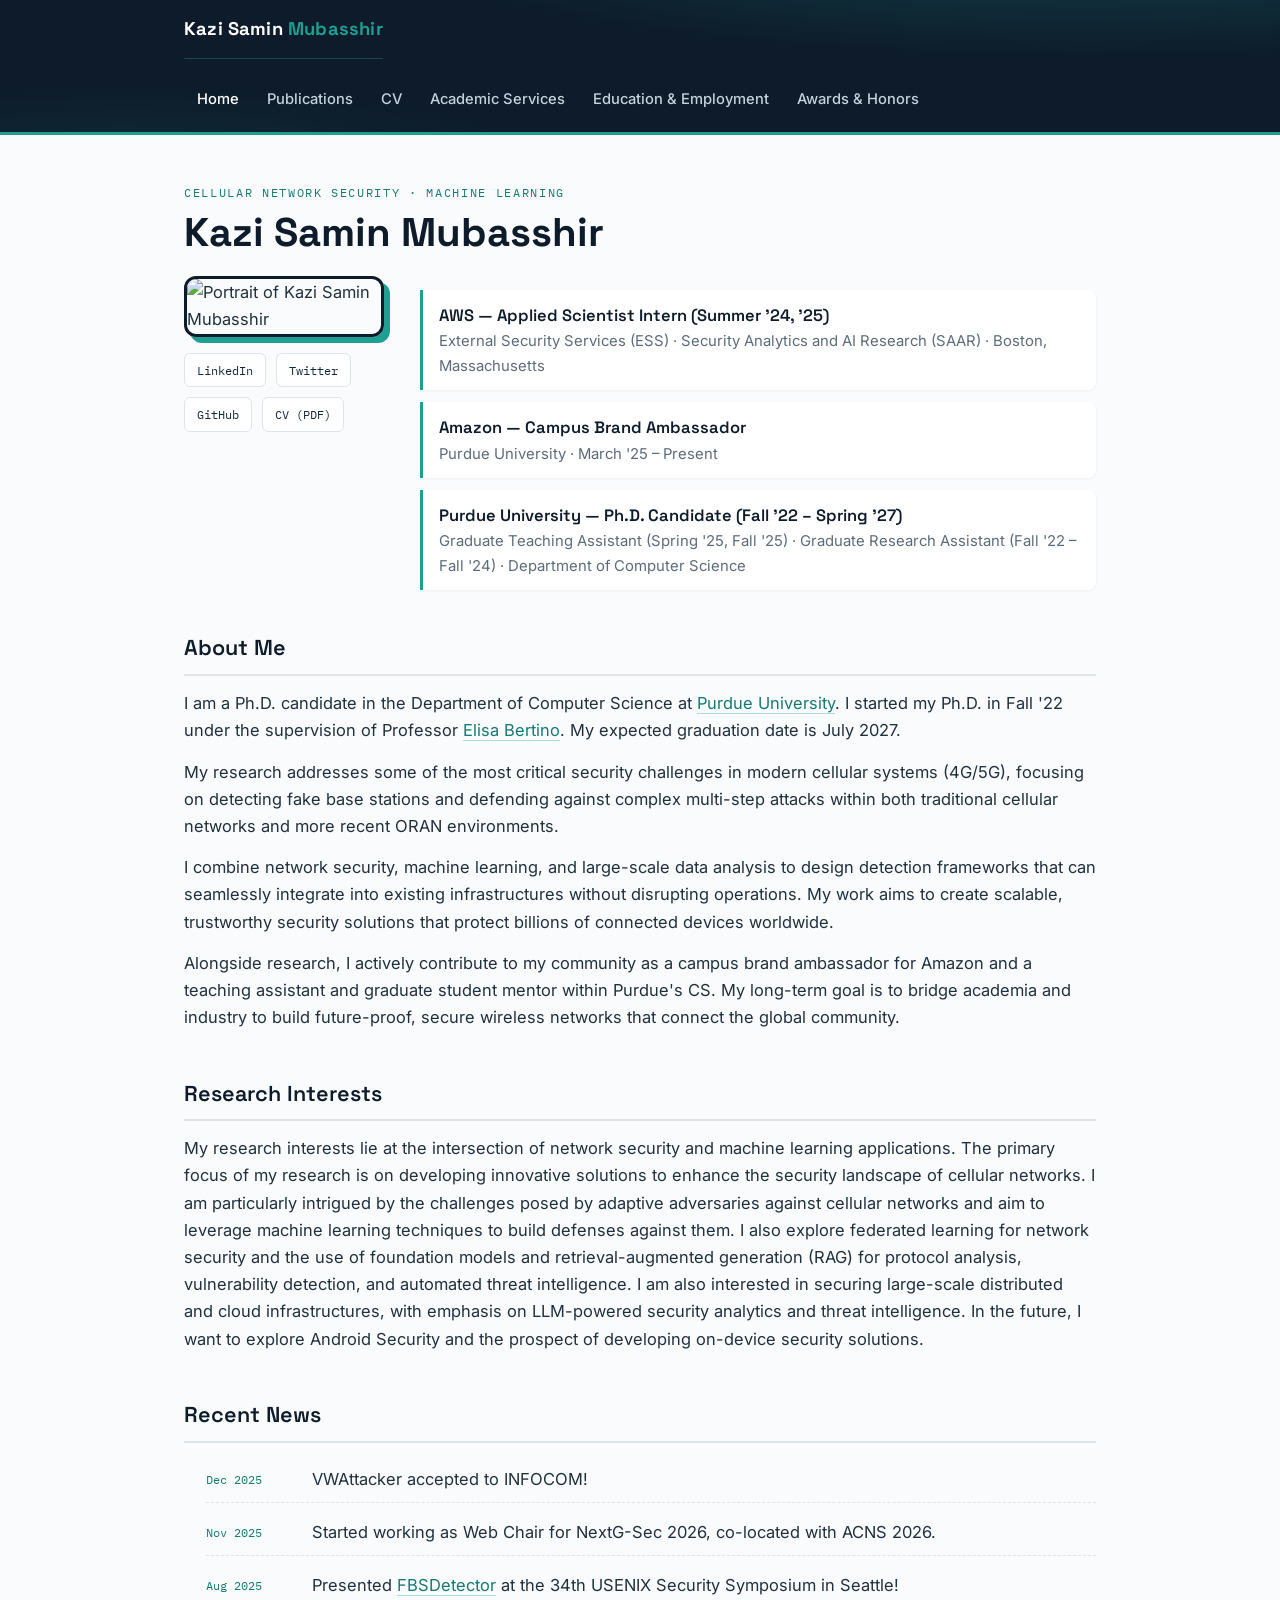
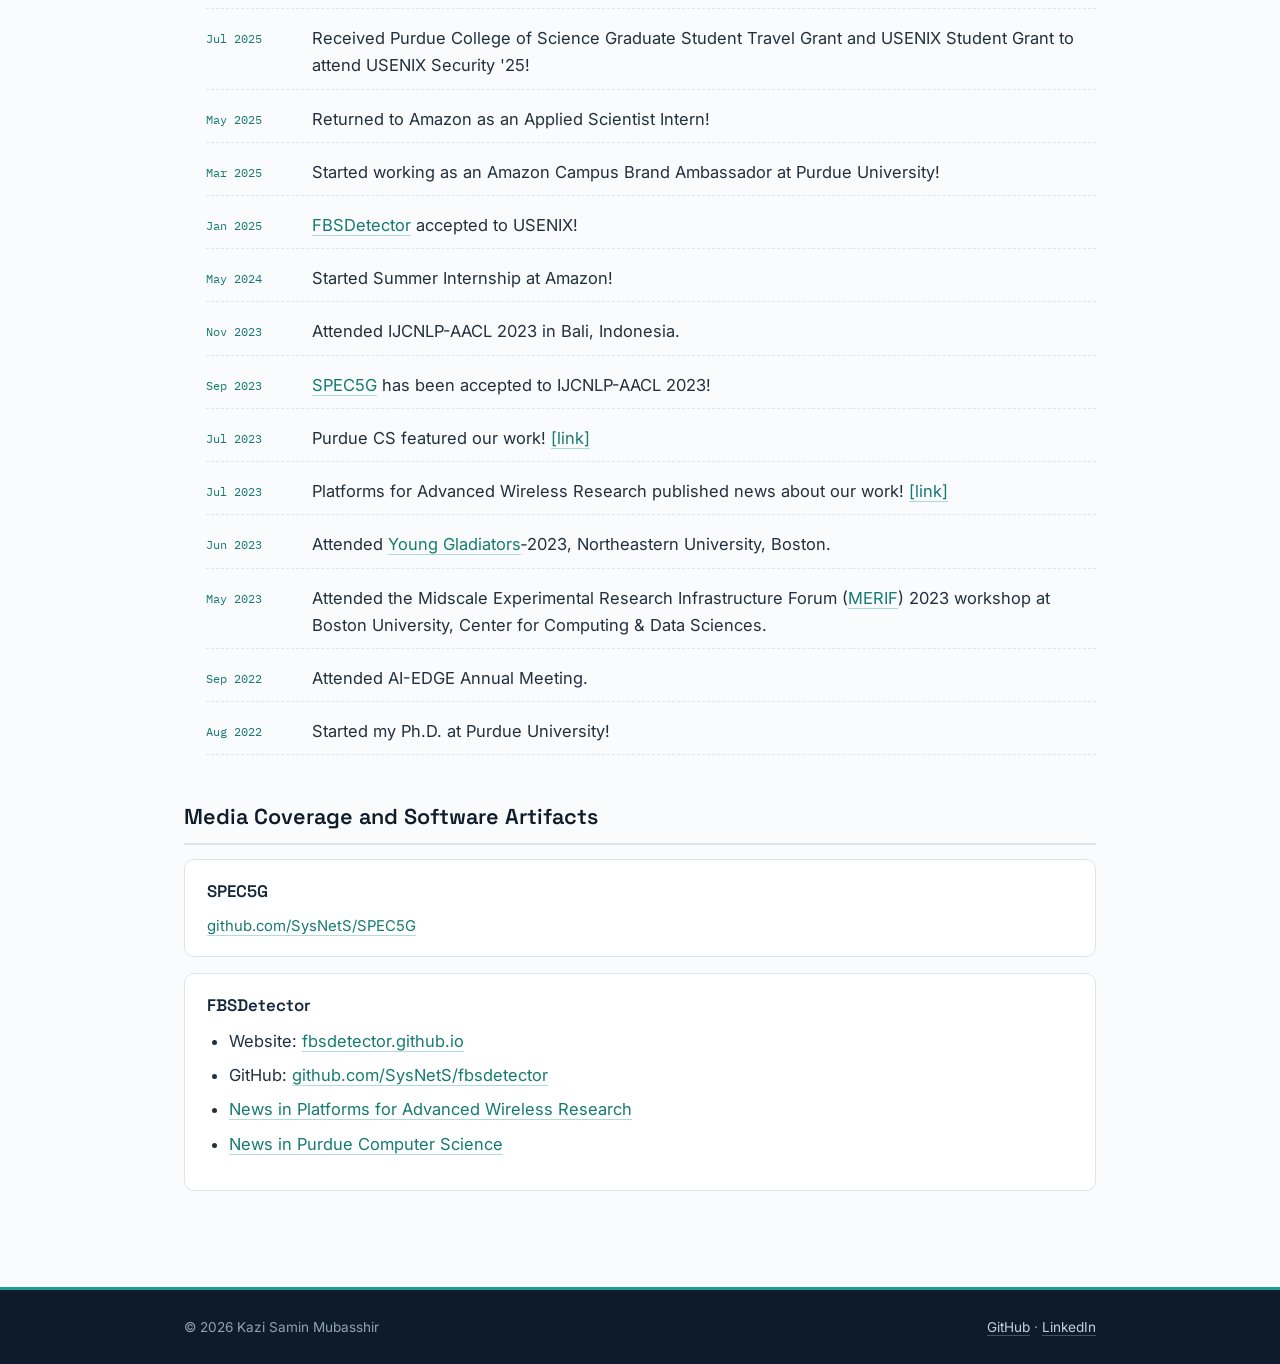
==== index.html @ e9052cbe "Initial commit: migrate personal site from Google Sites to GitHub Pages" ====
<!DOCTYPE html>
<html lang="en">
<head>
<meta charset="UTF-8">
<meta name="viewport" content="width=device-width, initial-scale=1">
<title>Kazi Samin Mubasshir</title>
<meta name="description" content="Kazi Samin Mubasshir — Ph.D. candidate at Purdue University working on cellular network security (4G/5G) and machine learning.">
<link rel="stylesheet" href="assets/style.css">
</head>
<body>

<header>
  <div class="nav-wrap">
    <a class="brand" href="index.html">Kazi Samin <span>Mubasshir</span></a>
    <nav aria-label="Main">
      <ul>
        <li><a href="index.html" class="active">Home</a></li>
        <li><a href="publications.html">Publications</a></li>
        <li><a href="cv.html">CV</a></li>
        <li><a href="academic-services.html">Academic Services</a></li>
        <li><a href="education-employment.html">Education &amp; Employment</a></li>
        <li><a href="awards-and-honors.html">Awards &amp; Honors</a></li>
      </ul>
    </nav>
  </div>
</header>

<main>
  <p class="eyebrow">Cellular Network Security · Machine Learning</p>
  <h1>Kazi Samin Mubasshir</h1>

  <div class="hero">
    <div>
      <img class="portrait" src="assets/profile.jpg"
           onerror="this.onerror=null;this.src='https://lh7-us.googleusercontent.com/sitesv-images-rt/[base64]w1280';"
           alt="Portrait of Kazi Samin Mubasshir">
      <div class="social">
        <a href="https://www.linkedin.com/in/kazi-samin-mubasshir/">LinkedIn</a>
        <a href="https://twitter.com/MubasshirSamin">Twitter</a>
        <a href="https://github.com/KSMubasshir">GitHub</a>
        <a href="https://drive.google.com/file/d/1j9_PjbkD_9WuEf6-j_MU4ZN9YEYHrjth/view?usp=drive_link">CV (PDF)</a>
      </div>
    </div>

    <div class="roles">
      <div class="role-card">
        <div class="org">AWS — Applied Scientist Intern (Summer '24, '25)</div>
        <div class="detail">External Security Services (ESS) · Security Analytics and AI Research (SAAR) · Boston, Massachusetts</div>
      </div>
      <div class="role-card">
        <div class="org">Amazon — Campus Brand Ambassador</div>
        <div class="detail">Purdue University · March '25 – Present</div>
      </div>
      <div class="role-card">
        <div class="org">Purdue University — Ph.D. Candidate (Fall '22 – Spring '27)</div>
        <div class="detail">Graduate Teaching Assistant (Spring '25, Fall '25) · Graduate Research Assistant (Fall '22 – Fall '24) · Department of Computer Science</div>
      </div>
    </div>
  </div>

  <h2>About Me</h2>
  <p>I am a Ph.D. candidate in the Department of Computer Science at <a href="https://www.purdue.edu/">Purdue University</a>. I started my Ph.D. in Fall '22 under the supervision of Professor <a href="https://www.cs.purdue.edu/homes/bertino/">Elisa Bertino</a>. My expected graduation date is July 2027.</p>
  <p>My research addresses some of the most critical security challenges in modern cellular systems (4G/5G), focusing on detecting fake base stations and defending against complex multi-step attacks within both traditional cellular networks and more recent ORAN environments.</p>
  <p>I combine network security, machine learning, and large-scale data analysis to design detection frameworks that can seamlessly integrate into existing infrastructures without disrupting operations. My work aims to create scalable, trustworthy security solutions that protect billions of connected devices worldwide.</p>
  <p>Alongside research, I actively contribute to my community as a campus brand ambassador for Amazon and a teaching assistant and graduate student mentor within Purdue's CS. My long-term goal is to bridge academia and industry to build future-proof, secure wireless networks that connect the global community.</p>

  <h2>Research Interests</h2>
  <p>My research interests lie at the intersection of network security and machine learning applications. The primary focus of my research is on developing innovative solutions to enhance the security landscape of cellular networks. I am particularly intrigued by the challenges posed by adaptive adversaries against cellular networks and aim to leverage machine learning techniques to build defenses against them. I also explore federated learning for network security and the use of foundation models and retrieval-augmented generation (RAG) for protocol analysis, vulnerability detection, and automated threat intelligence. I am also interested in securing large-scale distributed and cloud infrastructures, with emphasis on LLM-powered security analytics and threat intelligence. In the future, I want to explore Android Security and the prospect of developing on-device security solutions.</p>

  <h2>Recent News</h2>
  <ul class="news">
    <li><span class="date">Dec 2025</span><span>VWAttacker accepted to INFOCOM!</span></li>
    <li><span class="date">Nov 2025</span><span>Started working as Web Chair for NextG-Sec 2026, co-located with ACNS 2026.</span></li>
    <li><span class="date">Aug 2025</span><span>Presented <a href="https://fbsdetector.github.io/">FBSDetector</a> at the 34th USENIX Security Symposium in Seattle!</span></li>
    <li><span class="date">Jul 2025</span><span>Received Purdue College of Science Graduate Student Travel Grant and USENIX Student Grant to attend USENIX Security '25!</span></li>
    <li><span class="date">May 2025</span><span>Returned to Amazon as an Applied Scientist Intern!</span></li>
    <li><span class="date">Mar 2025</span><span>Started working as an Amazon Campus Brand Ambassador at Purdue University!</span></li>
    <li><span class="date">Jan 2025</span><span><a href="https://arxiv.org/pdf/2401.04958">FBSDetector</a> accepted to USENIX!</span></li>
    <li><span class="date">May 2024</span><span>Started Summer Internship at Amazon!</span></li>
    <li><span class="date">Nov 2023</span><span>Attended IJCNLP-AACL 2023 in Bali, Indonesia.</span></li>
    <li><span class="date">Sep 2023</span><span><a href="https://arxiv.org/pdf/2301.09201.pdf">SPEC5G</a> has been accepted to IJCNLP-AACL 2023!</span></li>
    <li><span class="date">Jul 2023</span><span>Purdue CS featured our work! <a href="https://www.cs.purdue.edu/news/articles/2023/researchers-uncover-fake-base-stations-in-cellular-networks-using-machine-learning.html">[link]</a></span></li>
    <li><span class="date">Jul 2023</span><span>Platforms for Advanced Wireless Research published news about our work! <a href="https://advancedwireless.org/outreach/fake-base-station-detection-research-on-powder/">[link]</a></span></li>
    <li><span class="date">Jun 2023</span><span>Attended <a href="https://www.younggladiators.net/">Young Gladiators</a>‑2023, Northeastern University, Boston.</span></li>
    <li><span class="date">May 2023</span><span>Attended the Midscale Experimental Research Infrastructure Forum (<a href="https://sites.google.com/a/us-ignite.org/merif-workshop-2020/2023-workshop/">MERIF</a>) 2023 workshop at Boston University, Center for Computing &amp; Data Sciences.</span></li>
    <li><span class="date">Sep 2022</span><span>Attended AI-EDGE Annual Meeting.</span></li>
    <li><span class="date">Aug 2022</span><span>Started my Ph.D. at Purdue University!</span></li>
  </ul>

  <h2>Media Coverage and Software Artifacts</h2>
  <div class="card">
    <h3 style="margin-top:0">SPEC5G</h3>
    <p class="meta"><a href="https://github.com/SysNetS/SPEC5G">github.com/SysNetS/SPEC5G</a></p>
  </div>
  <div class="card">
    <h3 style="margin-top:0">FBSDetector</h3>
    <ul>
      <li>Website: <a href="https://fbsdetector.github.io/">fbsdetector.github.io</a></li>
      <li>GitHub: <a href="https://github.com/SysNetS/fbsdetector">github.com/SysNetS/fbsdetector</a></li>
      <li><a href="https://advancedwireless.org/outreach/fake-base-station-detection-research-on-powder/">News in Platforms for Advanced Wireless Research</a></li>
      <li><a href="https://www.cs.purdue.edu/news/articles/2023/researchers-uncover-fake-base-stations-in-cellular-networks-using-machine-learning.html">News in Purdue Computer Science</a></li>
    </ul>
  </div>
</main>

<footer>
  <div class="foot-wrap">
    <span>© 2026 Kazi Samin Mubasshir</span>
    <span><a href="https://github.com/KSMubasshir">GitHub</a> · <a href="https://www.linkedin.com/in/kazi-samin-mubasshir/">LinkedIn</a></span>
  </div>
</footer>

</body>
</html>
---- assets/style.css ----
/* ============================================================
   Kazi Samin Mubasshir — personal academic site
   Palette: ink navy / signal teal / paper
   ============================================================ */

@import url('https://fonts.googleapis.com/css2?family=Space+Grotesk:wght@400;500;600;700&family=Inter:wght@400;500;600&family=IBM+Plex+Mono:wght@400;500&display=swap');

:root {
  --ink: #0d1b2a;          /* deep navy — headers, footer */
  --ink-2: #14283d;        /* slightly lighter navy */
  --teal: #1f9e93;         /* signal teal accent */
  --teal-dim: #157a72;
  --paper: #fafbfc;        /* page background */
  --card: #ffffff;
  --text: #21303f;
  --muted: #5c6b7a;
  --line: #dde4ea;
  --mono: 'IBM Plex Mono', ui-monospace, monospace;
  --display: 'Space Grotesk', system-ui, sans-serif;
  --body: 'Inter', system-ui, sans-serif;
}

* { box-sizing: border-box; margin: 0; padding: 0; }

html { scroll-behavior: smooth; }
@media (prefers-reduced-motion: reduce) {
  html { scroll-behavior: auto; }
  * { animation: none !important; transition: none !important; }
}

body {
  font-family: var(--body);
  background: var(--paper);
  color: var(--text);
  line-height: 1.65;
  font-size: 16.5px;
}

/* ---------- Header / nav ---------- */
header {
  background: var(--ink);
  background-image:
    radial-gradient(ellipse 90% 140% at 85% -40%, rgba(31,158,147,0.28), transparent 60%),
    radial-gradient(ellipse 60% 100% at 10% 120%, rgba(31,158,147,0.12), transparent 55%);
  color: #eaf1f5;
  border-bottom: 3px solid var(--teal);
}

.nav-wrap {
  max-width: 960px;
  margin: 0 auto;
  padding: 0 24px;
  display: flex;
  align-items: center;
  justify-content: space-between;
  flex-wrap: wrap;
  gap: 8px;
  min-height: 64px;
}

.brand {
  font-family: var(--display);
  font-weight: 700;
  font-size: 1.15rem;
  letter-spacing: 0.01em;
  color: #fff;
  text-decoration: none;
  padding: 14px 0;
}
.brand span { color: var(--teal); }

nav ul {
  list-style: none;
  display: flex;
  flex-wrap: wrap;
  gap: 2px;
}
nav a {
  display: block;
  padding: 20px 13px;
  color: #c3d2dc;
  text-decoration: none;
  font-size: 0.92rem;
  font-weight: 500;
  border-bottom: 3px solid transparent;
  margin-bottom: -3px;
  transition: color .15s, border-color .15s;
}
nav a:hover { color: #fff; }
nav a.active { color: #fff; border-bottom-color: var(--teal); }
nav a:focus-visible, .brand:focus-visible {
  outline: 2px solid var(--teal);
  outline-offset: 2px;
}

/* ---------- Page shell ---------- */
main {
  max-width: 960px;
  margin: 0 auto;
  padding: 48px 24px 80px;
}

.eyebrow {
  font-family: var(--mono);
  font-size: 0.74rem;
  letter-spacing: 0.14em;
  text-transform: uppercase;
  color: var(--teal-dim);
  margin-bottom: 8px;
}

h1 {
  font-family: var(--display);
  font-size: clamp(1.8rem, 4vw, 2.5rem);
  font-weight: 700;
  color: var(--ink);
  line-height: 1.15;
  margin-bottom: 20px;
}

h2 {
  font-family: var(--display);
  font-size: 1.35rem;
  font-weight: 600;
  color: var(--ink);
  margin: 44px 0 14px;
  padding-bottom: 8px;
  border-bottom: 2px solid var(--line);
}
h2:first-of-type { margin-top: 28px; }

h3 {
  font-family: var(--display);
  font-size: 1.05rem;
  font-weight: 600;
  color: var(--ink-2);
  margin: 26px 0 8px;
}

p { margin-bottom: 14px; }
p:last-child { margin-bottom: 0; }

a { color: var(--teal-dim); text-decoration: none; border-bottom: 1px solid rgba(31,158,147,.35); }
a:hover { color: var(--teal); border-bottom-color: var(--teal); }
a:focus-visible { outline: 2px solid var(--teal); outline-offset: 2px; }

ul.plain { list-style: none; }
main ul:not(.plain) { padding-left: 22px; margin-bottom: 14px; }
main li { margin-bottom: 7px; }

/* ---------- Hero (home) ---------- */
.hero {
  display: grid;
  grid-template-columns: 200px 1fr;
  gap: 36px;
  align-items: start;
  margin-bottom: 8px;
}
.hero img.portrait {
  width: 200px;
  height: 200px;
  object-fit: cover;
  border-radius: 12px;
  border: 3px solid var(--ink);
  box-shadow: 6px 6px 0 var(--teal);
}
.hero .roles { margin-top: 14px; }

.role-card {
  border-left: 3px solid var(--teal);
  background: var(--card);
  border-radius: 0 8px 8px 0;
  padding: 12px 16px;
  margin-bottom: 12px;
  box-shadow: 0 1px 3px rgba(13,27,42,.06);
}
.role-card .org {
  font-family: var(--display);
  font-weight: 600;
  color: var(--ink);
}
.role-card .detail { color: var(--muted); font-size: 0.93rem; }

.social {
  display: flex;
  gap: 10px;
  margin-top: 16px;
  flex-wrap: wrap;
}
.social a {
  font-family: var(--mono);
  font-size: 0.78rem;
  border: 1px solid var(--line);
  border-radius: 6px;
  padding: 6px 12px;
  color: var(--ink-2);
  background: var(--card);
  transition: border-color .15s, color .15s;
}
.social a:hover { border-color: var(--teal); color: var(--teal-dim); }

/* ---------- News list ---------- */
.news { list-style: none; }
.news li {
  display: grid;
  grid-template-columns: 92px 1fr;
  gap: 14px;
  padding: 9px 0;
  border-bottom: 1px dashed var(--line);
}
.news .date {
  font-family: var(--mono);
  font-size: 0.78rem;
  color: var(--teal-dim);
  white-space: nowrap;
  padding-top: 3px;
}

/* ---------- Publications ---------- */
.pub-list { list-style: none; counter-reset: pub; }
.pub-list li {
  counter-increment: pub;
  position: relative;
  background: var(--card);
  border: 1px solid var(--line);
  border-radius: 10px;
  padding: 18px 20px 18px 62px;
  margin-bottom: 14px;
}
.pub-list li::before {
  content: counter(pub, decimal-leading-zero);
  position: absolute;
  left: 18px;
  top: 18px;
  font-family: var(--mono);
  font-size: 0.85rem;
  color: var(--teal);
  font-weight: 500;
}
.pub-list .venue {
  display: inline-block;
  font-family: var(--mono);
  font-size: 0.72rem;
  letter-spacing: 0.06em;
  text-transform: uppercase;
  color: var(--ink-2);
  background: #eef4f3;
  border: 1px solid #d5e5e2;
  border-radius: 4px;
  padding: 2px 8px;
  margin-top: 8px;
}
.pub-list strong.me { color: var(--ink); }

/* ---------- Generic cards / service lists ---------- */
.card {
  background: var(--card);
  border: 1px solid var(--line);
  border-radius: 10px;
  padding: 18px 22px;
  margin-bottom: 16px;
}
.card .meta { color: var(--muted); font-size: 0.93rem; }

/* ---------- CV page ---------- */
.cv-frame {
  width: 100%;
  height: 78vh;
  border: 1px solid var(--line);
  border-radius: 10px;
  margin-top: 18px;
  background: var(--card);
}
.btn {
  display: inline-block;
  font-family: var(--display);
  font-weight: 600;
  font-size: 0.95rem;
  color: #fff;
  background: var(--ink);
  border: none;
  border-bottom: 3px solid var(--teal);
  border-radius: 8px;
  padding: 10px 20px;
  margin-top: 6px;
}
.btn:hover { background: var(--ink-2); color: #fff; }

/* ---------- Footer ---------- */
footer {
  background: var(--ink);
  color: #8fa3b3;
  border-top: 3px solid var(--teal);
  font-size: 0.85rem;
}
.foot-wrap {
  max-width: 960px;
  margin: 0 auto;
  padding: 26px 24px;
  display: flex;
  justify-content: space-between;
  flex-wrap: wrap;
  gap: 10px;
}
footer a { color: #c3d2dc; border-bottom-color: rgba(195,210,220,.3); }
footer a:hover { color: #fff; }

/* ---------- Responsive ---------- */
@media (max-width: 720px) {
  .hero { grid-template-columns: 1fr; }
  .hero img.portrait { width: 160px; height: 160px; }
  nav a { padding: 12px 10px; }
  .news li { grid-template-columns: 1fr; gap: 2px; }
}
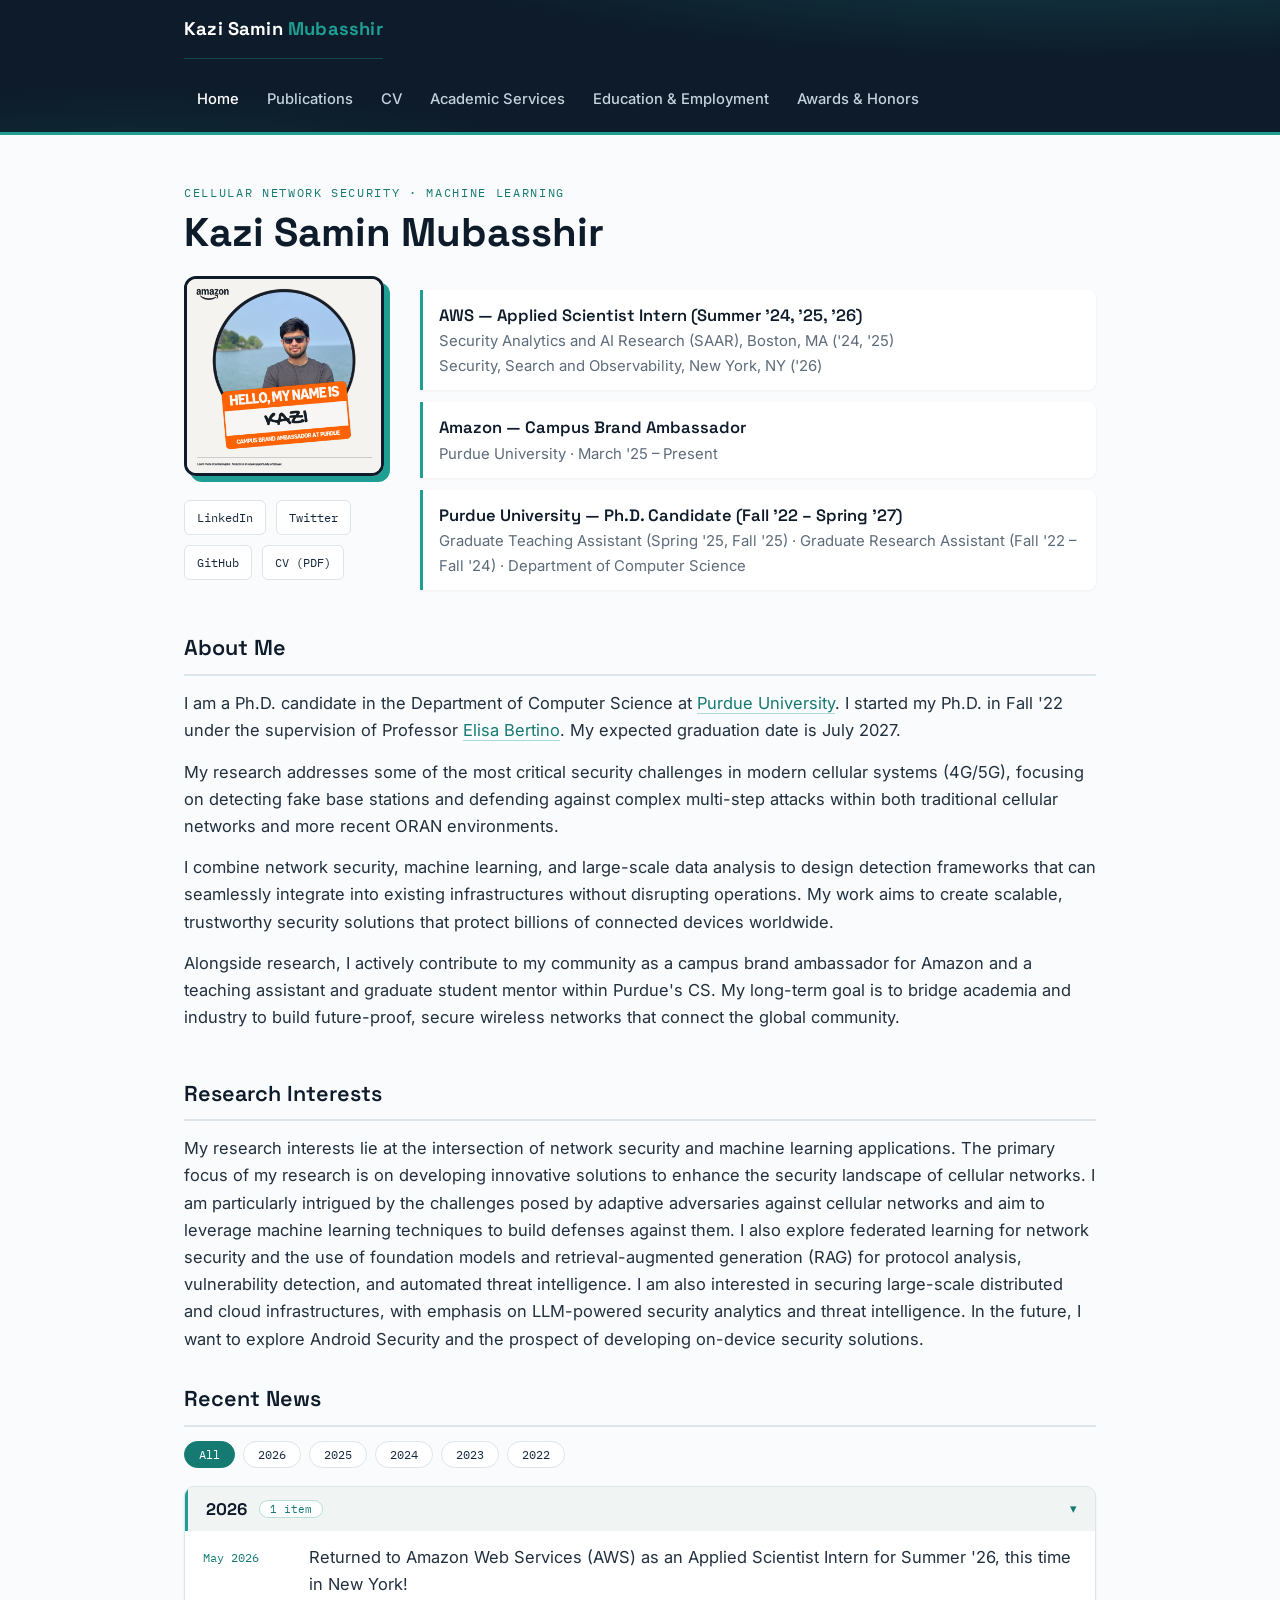
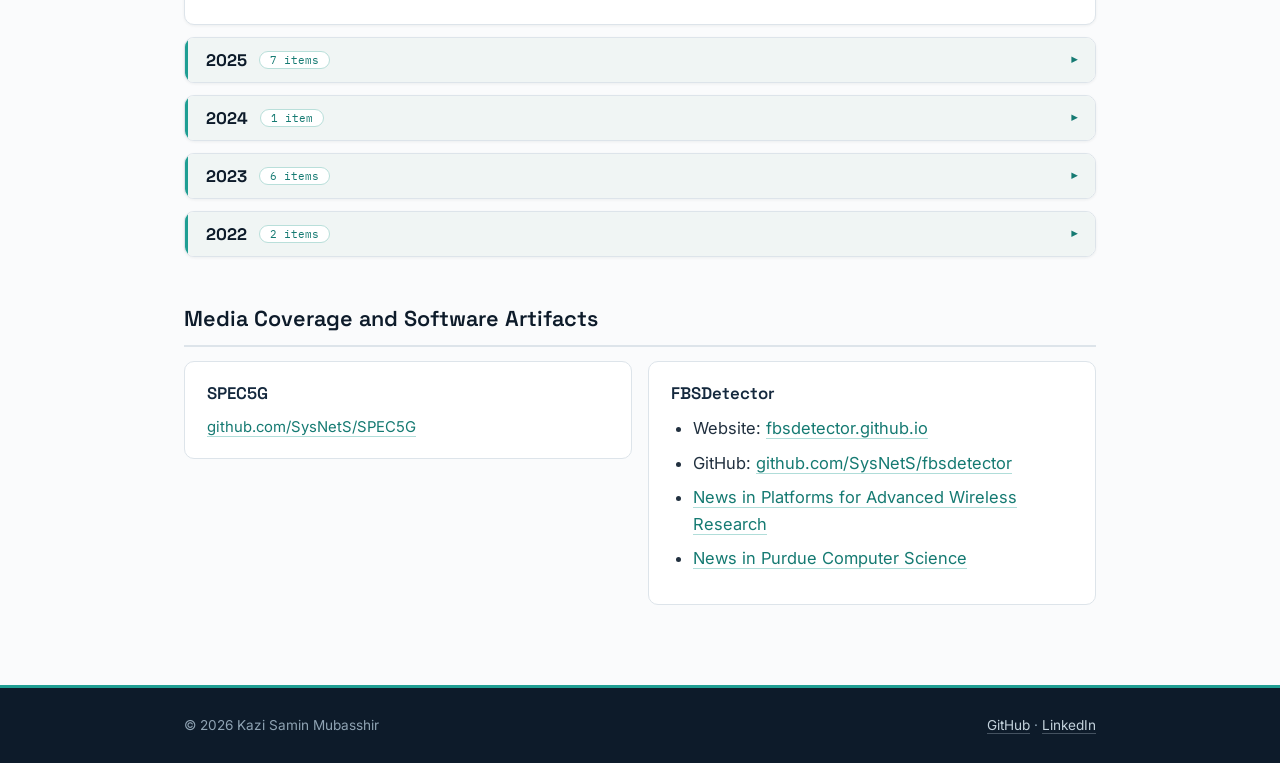
==== commit 0924b1af: "Refactor pages" ====
--- a/index.html
+++ b/index.html
@@ -34,73 +34,20 @@
       <img class="portrait" src="assets/profile.jpg"
            onerror="this.onerror=null;this.src='https://lh7-us.googleusercontent.com/sitesv-images-rt/[base64]w1280';"
            alt="Portrait of Kazi Samin Mubasshir">
-      <div class="social">
-        <a href="https://www.linkedin.com/in/kazi-samin-mubasshir/">LinkedIn</a>
-        <a href="https://twitter.com/MubasshirSamin">Twitter</a>
-        <a href="https://github.com/KSMubasshir">GitHub</a>
-        <a href="https://drive.google.com/file/d/1j9_PjbkD_9WuEf6-j_MU4ZN9YEYHrjth/view?usp=drive_link">CV (PDF)</a>
-      </div>
+      <div class="social" id="home-social"></div>
     </div>
 
-    <div class="roles">
-      <div class="role-card">
-        <div class="org">AWS — Applied Scientist Intern (Summer '24, '25)</div>
-        <div class="detail">External Security Services (ESS) · Security Analytics and AI Research (SAAR) · Boston, Massachusetts</div>
-      </div>
-      <div class="role-card">
-        <div class="org">Amazon — Campus Brand Ambassador</div>
-        <div class="detail">Purdue University · March '25 – Present</div>
-      </div>
-      <div class="role-card">
-        <div class="org">Purdue University — Ph.D. Candidate (Fall '22 – Spring '27)</div>
-        <div class="detail">Graduate Teaching Assistant (Spring '25, Fall '25) · Graduate Research Assistant (Fall '22 – Fall '24) · Department of Computer Science</div>
-      </div>
-    </div>
+    <div class="roles" id="home-roles"></div>
   </div>
 
-  <h2>About Me</h2>
-  <p>I am a Ph.D. candidate in the Department of Computer Science at <a href="https://www.purdue.edu/">Purdue University</a>. I started my Ph.D. in Fall '22 under the supervision of Professor <a href="https://www.cs.purdue.edu/homes/bertino/">Elisa Bertino</a>. My expected graduation date is July 2027.</p>
-  <p>My research addresses some of the most critical security challenges in modern cellular systems (4G/5G), focusing on detecting fake base stations and defending against complex multi-step attacks within both traditional cellular networks and more recent ORAN environments.</p>
-  <p>I combine network security, machine learning, and large-scale data analysis to design detection frameworks that can seamlessly integrate into existing infrastructures without disrupting operations. My work aims to create scalable, trustworthy security solutions that protect billions of connected devices worldwide.</p>
-  <p>Alongside research, I actively contribute to my community as a campus brand ambassador for Amazon and a teaching assistant and graduate student mentor within Purdue's CS. My long-term goal is to bridge academia and industry to build future-proof, secure wireless networks that connect the global community.</p>
-
-  <h2>Research Interests</h2>
-  <p>My research interests lie at the intersection of network security and machine learning applications. The primary focus of my research is on developing innovative solutions to enhance the security landscape of cellular networks. I am particularly intrigued by the challenges posed by adaptive adversaries against cellular networks and aim to leverage machine learning techniques to build defenses against them. I also explore federated learning for network security and the use of foundation models and retrieval-augmented generation (RAG) for protocol analysis, vulnerability detection, and automated threat intelligence. I am also interested in securing large-scale distributed and cloud infrastructures, with emphasis on LLM-powered security analytics and threat intelligence. In the future, I want to explore Android Security and the prospect of developing on-device security solutions.</p>
+  <div id="home-sections"></div>
 
   <h2>Recent News</h2>
-  <ul class="news">
-    <li><span class="date">Dec 2025</span><span>VWAttacker accepted to INFOCOM!</span></li>
-    <li><span class="date">Nov 2025</span><span>Started working as Web Chair for NextG-Sec 2026, co-located with ACNS 2026.</span></li>
-    <li><span class="date">Aug 2025</span><span>Presented <a href="https://fbsdetector.github.io/">FBSDetector</a> at the 34th USENIX Security Symposium in Seattle!</span></li>
-    <li><span class="date">Jul 2025</span><span>Received Purdue College of Science Graduate Student Travel Grant and USENIX Student Grant to attend USENIX Security '25!</span></li>
-    <li><span class="date">May 2025</span><span>Returned to Amazon as an Applied Scientist Intern!</span></li>
-    <li><span class="date">Mar 2025</span><span>Started working as an Amazon Campus Brand Ambassador at Purdue University!</span></li>
-    <li><span class="date">Jan 2025</span><span><a href="https://arxiv.org/pdf/2401.04958">FBSDetector</a> accepted to USENIX!</span></li>
-    <li><span class="date">May 2024</span><span>Started Summer Internship at Amazon!</span></li>
-    <li><span class="date">Nov 2023</span><span>Attended IJCNLP-AACL 2023 in Bali, Indonesia.</span></li>
-    <li><span class="date">Sep 2023</span><span><a href="https://arxiv.org/pdf/2301.09201.pdf">SPEC5G</a> has been accepted to IJCNLP-AACL 2023!</span></li>
-    <li><span class="date">Jul 2023</span><span>Purdue CS featured our work! <a href="https://www.cs.purdue.edu/news/articles/2023/researchers-uncover-fake-base-stations-in-cellular-networks-using-machine-learning.html">[link]</a></span></li>
-    <li><span class="date">Jul 2023</span><span>Platforms for Advanced Wireless Research published news about our work! <a href="https://advancedwireless.org/outreach/fake-base-station-detection-research-on-powder/">[link]</a></span></li>
-    <li><span class="date">Jun 2023</span><span>Attended <a href="https://www.younggladiators.net/">Young Gladiators</a>‑2023, Northeastern University, Boston.</span></li>
-    <li><span class="date">May 2023</span><span>Attended the Midscale Experimental Research Infrastructure Forum (<a href="https://sites.google.com/a/us-ignite.org/merif-workshop-2020/2023-workshop/">MERIF</a>) 2023 workshop at Boston University, Center for Computing &amp; Data Sciences.</span></li>
-    <li><span class="date">Sep 2022</span><span>Attended AI-EDGE Annual Meeting.</span></li>
-    <li><span class="date">Aug 2022</span><span>Started my Ph.D. at Purdue University!</span></li>
-  </ul>
+  <div class="pub-filters" id="news-filters" role="group" aria-label="Filter news by year"></div>
+  <div id="news-groups"></div>
 
   <h2>Media Coverage and Software Artifacts</h2>
-  <div class="card">
-    <h3 style="margin-top:0">SPEC5G</h3>
-    <p class="meta"><a href="https://github.com/SysNetS/SPEC5G">github.com/SysNetS/SPEC5G</a></p>
-  </div>
-  <div class="card">
-    <h3 style="margin-top:0">FBSDetector</h3>
-    <ul>
-      <li>Website: <a href="https://fbsdetector.github.io/">fbsdetector.github.io</a></li>
-      <li>GitHub: <a href="https://github.com/SysNetS/fbsdetector">github.com/SysNetS/fbsdetector</a></li>
-      <li><a href="https://advancedwireless.org/outreach/fake-base-station-detection-research-on-powder/">News in Platforms for Advanced Wireless Research</a></li>
-      <li><a href="https://www.cs.purdue.edu/news/articles/2023/researchers-uncover-fake-base-stations-in-cellular-networks-using-machine-learning.html">News in Purdue Computer Science</a></li>
-    </ul>
-  </div>
+  <div class="cards-2col" id="artifacts-list"></div>
 </main>
 
 <footer>
@@ -110,5 +57,9 @@
   </div>
 </footer>
 
+<script src="assets/data/home.js"></script>
+<script src="assets/data/news.js"></script>
+<script src="assets/render.js"></script>
+
 </body>
 </html>
--- a/assets/style.css
+++ b/assets/style.css
@@ -173,7 +173,9 @@
   padding: 12px 16px;
   margin-bottom: 12px;
   box-shadow: 0 1px 3px rgba(13,27,42,.06);
-}
+  transition: box-shadow .15s, transform .15s;
+}
+.role-card:hover { box-shadow: 0 3px 10px rgba(13,27,42,.12); transform: translateY(-1px); }
 .role-card .org {
   font-family: var(--display);
   font-weight: 600;
@@ -215,6 +217,58 @@
   white-space: nowrap;
   padding-top: 3px;
 }
+
+/* Collapsible year groups (home page) */
+.news-group {
+  background: var(--card);
+  border: 1px solid var(--line);
+  border-radius: 10px;
+  margin-bottom: 12px;
+  overflow: hidden;
+  box-shadow: 0 1px 3px rgba(13,27,42,.06);
+}
+.news-toggle {
+  display: flex;
+  align-items: center;
+  gap: 12px;
+  width: 100%;
+  padding: 11px 18px;
+  background: #f0f5f4;
+  border: none;
+  border-left: 3px solid var(--teal);
+  cursor: pointer;
+  text-align: left;
+  transition: background .15s;
+}
+.news-toggle:hover { background: #e4efec; }
+.news-toggle:focus-visible { outline: 2px solid var(--teal); outline-offset: -2px; }
+.news-year {
+  font-family: var(--display);
+  font-weight: 700;
+  font-size: 1.05rem;
+  color: var(--ink);
+}
+.news-count {
+  font-family: var(--mono);
+  font-size: 0.7rem;
+  color: var(--teal-dim);
+  background: var(--card);
+  border: 1px solid #b9dfda;
+  border-radius: 999px;
+  padding: 1px 10px;
+  white-space: nowrap;
+}
+.news-toggle .chev { margin-left: auto; }
+.news-toggle .chev::before {
+  content: '▾';
+  display: inline-block;
+  color: var(--teal-dim);
+  transition: transform .15s;
+}
+.news-group.collapsed .chev::before { transform: rotate(-90deg); }
+.news-group.collapsed .news { display: none; }
+.news-group .news { padding: 4px 18px 10px; }
+.news-group .news li:last-child { border-bottom: none; }
 
 /* ---------- Publications ---------- */
 .pub-list { list-style: none; counter-reset: pub; }
@@ -262,6 +316,14 @@
 }
 .card .meta { color: var(--muted); font-size: 0.93rem; }
 
+.cards-2col {
+  display: grid;
+  grid-template-columns: repeat(auto-fit, minmax(280px, 1fr));
+  gap: 16px;
+  align-items: start;
+}
+.cards-2col .card { margin-bottom: 0; }
+
 /* ---------- CV page ---------- */
 .cv-frame {
   width: 100%;
@@ -286,6 +348,66 @@
 }
 .btn:hover { background: var(--ink-2); color: #fff; }
 
+/* ---------- Academic services (boxed grid) ---------- */
+.svc-grid {
+  display: grid;
+  grid-template-columns: 1fr;
+  gap: 16px;
+  margin-top: 26px;
+}
+.svc-card {
+  background: var(--card);
+  border: 1px solid var(--line);
+  border-radius: 10px;
+  overflow: hidden;
+  box-shadow: 0 1px 3px rgba(13,27,42,.06);
+}
+.svc-head {
+  display: flex;
+  justify-content: space-between;
+  align-items: baseline;
+  gap: 10px;
+  padding: 12px 20px;
+  background: #24405c;
+  background-image: radial-gradient(ellipse 90% 160% at 85% -40%, rgba(31,158,147,0.25), transparent 60%);
+  border-bottom: 3px solid var(--teal);
+}
+.svc-head .svc-role {
+  margin: 0;
+  padding: 0;
+  border: none;
+  font-size: 1.05rem;
+  color: #fff;
+}
+.svc-count {
+  font-family: var(--mono);
+  font-size: 0.72rem;
+  color: #9fe0d9;
+  background: rgba(31,158,147,0.18);
+  border: 1px solid rgba(31,158,147,0.55);
+  border-radius: 999px;
+  padding: 2px 10px;
+  white-space: nowrap;
+}
+.svc-items { list-style: none; padding: 8px 20px 14px; }
+.svc-items li {
+  display: flex;
+  justify-content: space-between;
+  align-items: baseline;
+  gap: 14px;
+  padding: 8px 0;
+  margin: 0;
+  border-bottom: 1px dashed var(--line);
+}
+.svc-items li:last-child { border-bottom: none; padding-bottom: 2px; }
+.svc-name { font-size: 0.92rem; }
+.svc-years {
+  font-family: var(--mono);
+  font-size: 0.78rem;
+  color: var(--teal-dim);
+  white-space: nowrap;
+}
+
 /* ---------- Footer ---------- */
 footer {
   background: var(--ink);
@@ -312,3 +434,187 @@
   nav a { padding: 12px 10px; }
   .news li { grid-template-columns: 1fr; gap: 2px; }
 }
+
+
+/* ============================================================
+   Publications — scholar-profile layout, light theme
+   ============================================================ */
+.pub-stats {
+  display: flex;
+  flex-wrap: wrap;
+  gap: 10px;
+  margin: 6px 0 30px;
+}
+.pub-stats .stat {
+  background: var(--card);
+  border: 1px solid var(--line);
+  border-radius: 8px;
+  padding: 10px 16px;
+  min-width: 110px;
+  box-shadow: 0 1px 3px rgba(13,27,42,.05);
+}
+.pub-stats .num {
+  font-family: var(--display);
+  font-size: 1.35rem;
+  font-weight: 700;
+  color: var(--ink);
+  line-height: 1.2;
+}
+.pub-stats .lbl {
+  font-family: var(--mono);
+  font-size: 0.68rem;
+  letter-spacing: 0.1em;
+  text-transform: uppercase;
+  color: var(--muted);
+}
+.pub-stats .note {
+  flex-basis: 100%;
+  font-size: 0.78rem;
+  color: var(--muted);
+}
+
+.pub-filters {
+  display: flex;
+  flex-wrap: wrap;
+  gap: 8px;
+  margin: 0 0 18px;
+}
+.filter-btn {
+  font-family: var(--mono);
+  font-size: 0.74rem;
+  color: var(--ink-2);
+  background: var(--card);
+  border: 1px solid var(--line);
+  border-radius: 999px;
+  padding: 5px 14px;
+  cursor: pointer;
+  transition: border-color .15s, color .15s, background .15s;
+}
+.filter-btn:hover { border-color: var(--teal); color: var(--teal-dim); }
+.filter-btn:focus-visible { outline: 2px solid var(--teal); outline-offset: 2px; }
+.filter-btn.is-active {
+  color: #fff;
+  background: var(--teal-dim);
+  border-color: var(--teal-dim);
+}
+
+.pub-empty { padding: 24px 18px; color: var(--muted); font-style: italic; }
+
+.pub-table-head {
+  display: grid;
+  grid-template-columns: 1fr 84px 64px;
+  gap: 16px;
+  padding: 8px 20px;
+  margin-bottom: 14px;
+  font-family: var(--mono);
+  font-size: 0.68rem;
+  letter-spacing: 0.12em;
+  text-transform: uppercase;
+  color: var(--muted);
+  border-bottom: 2px solid var(--line);
+}
+
+.pub-table-head .sort-btn {
+  font: inherit;
+  letter-spacing: inherit;
+  text-transform: inherit;
+  color: inherit;
+  background: none;
+  border: none;
+  padding: 0;
+  text-align: right;
+  cursor: pointer;
+  transition: color .15s;
+}
+.pub-table-head .sort-btn:hover { color: var(--teal-dim); }
+.pub-table-head .sort-btn:focus-visible { outline: 2px solid var(--teal); outline-offset: 2px; }
+.pub-table-head .sort-btn.is-active { color: var(--teal-dim); font-weight: 500; }
+.pub-table-head .sort-btn .arrow::before { content: '↕'; opacity: .45; }
+.pub-table-head .sort-btn.desc .arrow::before { content: '↓'; opacity: 1; }
+.pub-table-head .sort-btn.asc .arrow::before { content: '↑'; opacity: 1; }
+
+.pub-row {
+  display: grid;
+  grid-template-columns: 1fr 84px 64px;
+  gap: 16px;
+  padding: 18px 20px;
+  background: var(--card);
+  border: 1px solid var(--line);
+  border-radius: 10px;
+  margin-bottom: 14px;
+  box-shadow: 0 1px 3px rgba(13,27,42,.06);
+  align-items: start;
+  transition: border-color .15s, box-shadow .15s;
+}
+.pub-row:hover { border-color: var(--teal); box-shadow: 0 2px 8px rgba(13,27,42,.10); }
+
+.pub-row .title {
+  font-family: var(--display);
+  font-weight: 600;
+  font-size: 1.02rem;
+  color: var(--ink);
+  margin-bottom: 5px;
+}
+.pub-row .title a { color: var(--ink); border-bottom: 1px solid transparent; }
+.pub-row .title a:hover { color: var(--teal-dim); border-bottom-color: var(--teal); }
+
+.pub-row .authors { font-size: 0.88rem; color: var(--muted); margin-bottom: 3px; }
+.pub-row .authors .me {
+  color: #fff;
+  background: var(--teal-dim);
+  border-radius: 4px;
+  padding: 0 5px;
+  font-weight: 600;
+}
+.pub-row .venue-line { font-size: 0.85rem; color: var(--muted); font-style: italic; margin-bottom: 10px; }
+
+.badges { display: flex; flex-wrap: wrap; gap: 6px; margin-bottom: 10px; }
+.badge {
+  font-family: var(--mono);
+  font-size: 0.66rem;
+  letter-spacing: 0.05em;
+  border-radius: 4px;
+  padding: 2px 8px;
+  border: 1px solid;
+}
+.badge.rank  { color: #8a6100; border-color: #e3c980; background: #fdf6e3; }
+.badge.era   { color: #1d5d8f; border-color: #a9cbe6; background: #eaf3fa; }
+.badge.type  { color: #5a4494; border-color: #c4b5ec; background: #f3effc; }
+.badge.topic { color: var(--teal-dim); border-color: #b9dfda; background: #edf7f5; }
+
+.res { display: flex; flex-wrap: wrap; gap: 8px; }
+.res a {
+  font-family: var(--mono);
+  font-size: 0.74rem;
+  color: var(--ink-2);
+  background: var(--card);
+  border: 1px solid var(--line);
+  border-radius: 6px;
+  padding: 4px 12px;
+  transition: border-color .15s, color .15s;
+}
+.res a:hover { border-color: var(--teal); color: var(--teal-dim); }
+
+.pub-row .cited {
+  font-family: var(--mono);
+  font-size: 1.05rem;
+  font-weight: 500;
+  color: var(--teal-dim);
+  text-align: right;
+  padding-top: 2px;
+}
+.pub-row .cited small { display:block; font-size: 0.62rem; color: var(--muted); letter-spacing: 0.08em; }
+.pub-row .year {
+  font-family: var(--mono);
+  font-size: 0.92rem;
+  color: var(--muted);
+  text-align: right;
+  padding-top: 2px;
+}
+
+@media (max-width: 640px) {
+  .pub-table-head { display: flex; justify-content: flex-end; gap: 18px; }
+  .pub-table-head > span { display: none; }
+  .pub-row { grid-template-columns: 1fr; gap: 8px; }
+  .pub-row .cited, .pub-row .year { text-align: left; }
+}
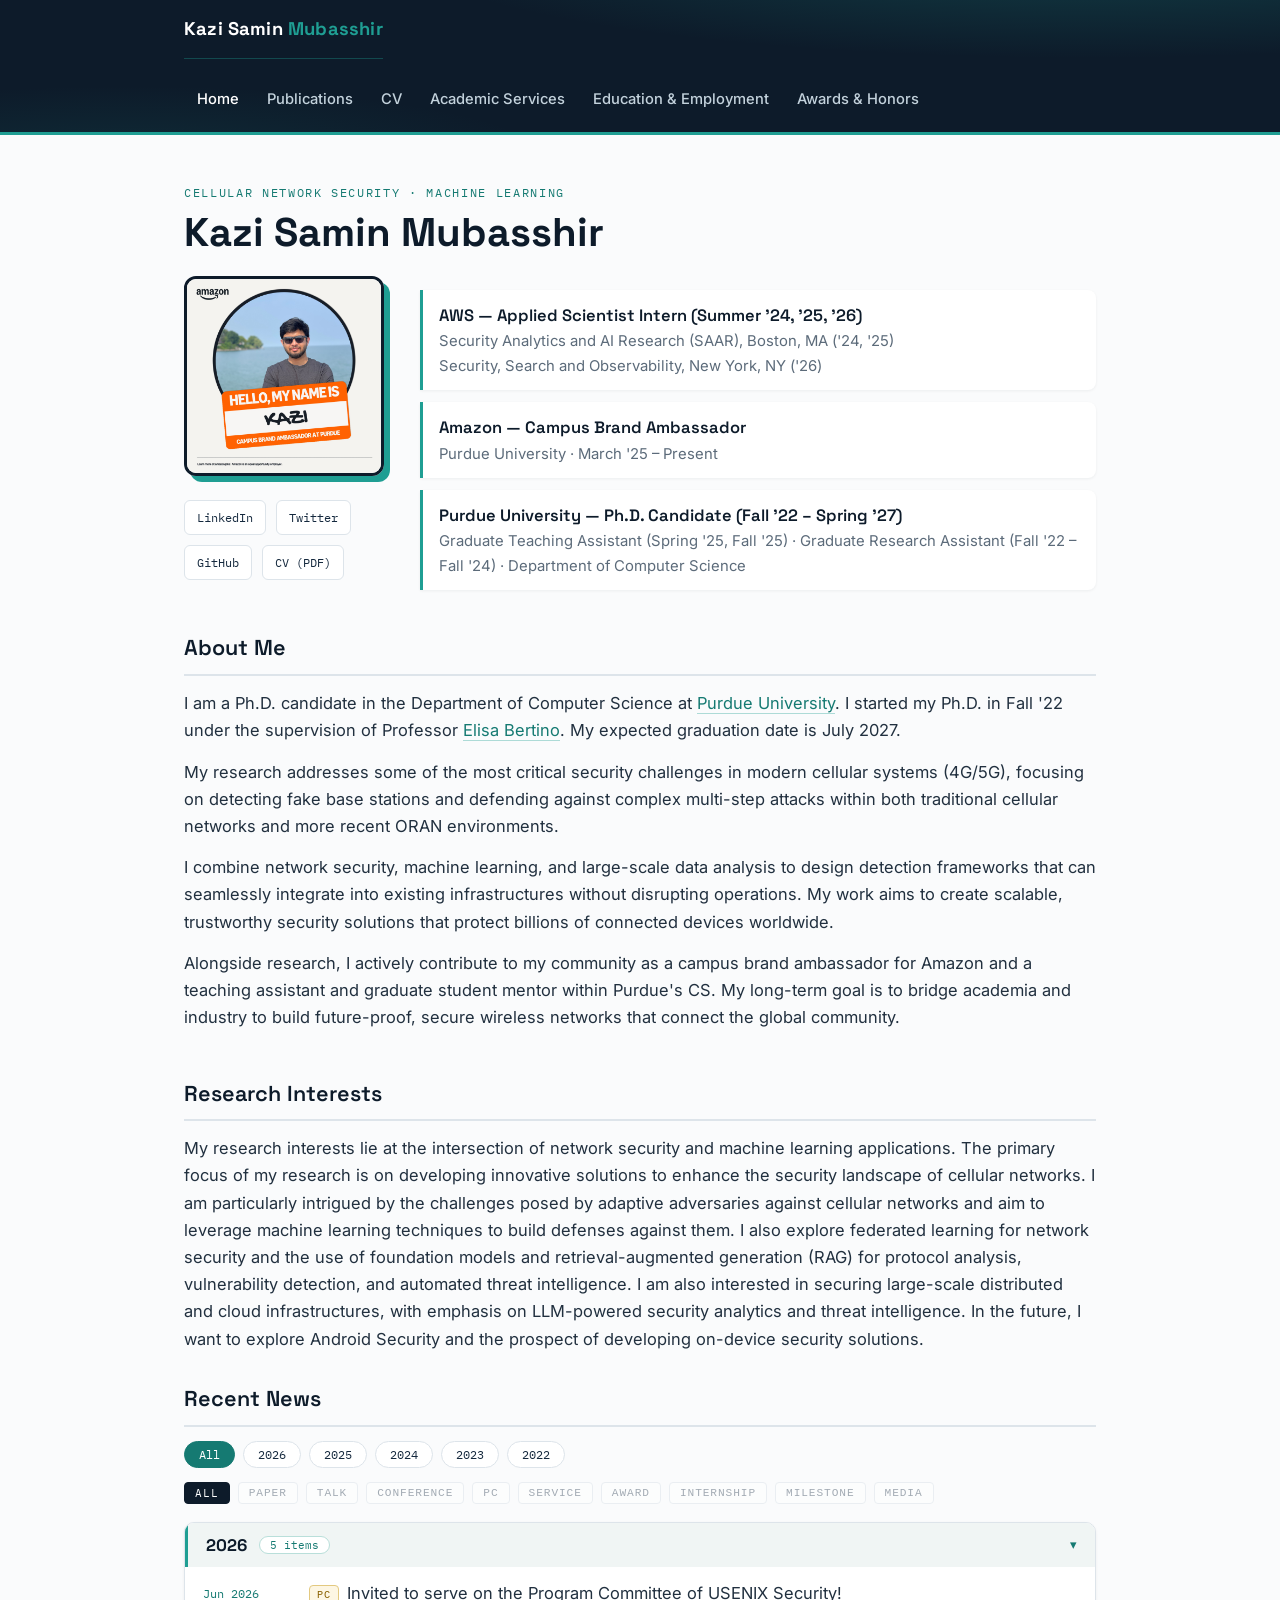
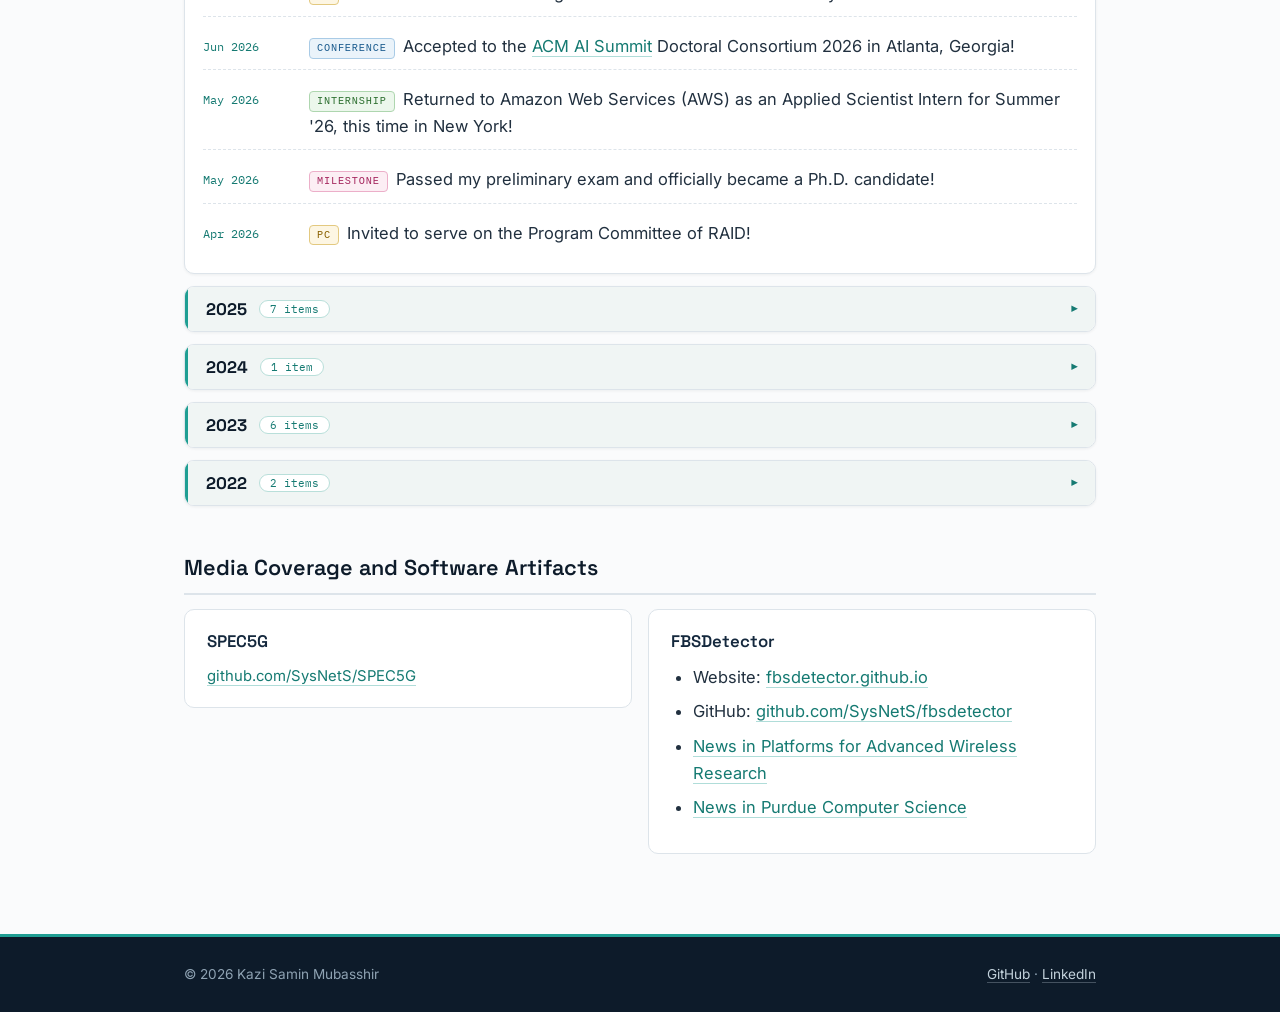
==== commit dc901f37: "Make news filterable by category tags alongside year filters" ====
--- a/index.html
+++ b/index.html
@@ -44,6 +44,7 @@
 
   <h2>Recent News</h2>
   <div class="pub-filters" id="news-filters" role="group" aria-label="Filter news by year"></div>
+  <div class="pub-filters tag-filters" id="news-tag-filters" role="group" aria-label="Filter news by category"></div>
   <div id="news-groups"></div>
 
   <h2>Media Coverage and Software Artifacts</h2>
--- a/assets/style.css
+++ b/assets/style.css
@@ -618,3 +618,66 @@
   .pub-row { grid-template-columns: 1fr; gap: 8px; }
   .pub-row .cited, .pub-row .year { text-align: left; }
 }
+
+/* ---------- News tag chips ---------- */
+.ntag {
+  display: inline-block;
+  font-family: var(--mono);
+  font-size: 0.64rem;
+  font-weight: 500;
+  letter-spacing: 0.08em;
+  text-transform: uppercase;
+  border-radius: 4px;
+  border: 1px solid;
+  padding: 1px 7px;
+  margin-right: 8px;
+  vertical-align: 1px;
+  white-space: nowrap;
+}
+.ntag-paper      { color: #0f6e66; border-color: #9ed4cd; background: #e8f6f4; }
+.ntag-talk       { color: #4a3fa3; border-color: #beb7ea; background: #f0eefb; }
+.ntag-conference { color: #1d5d8f; border-color: #a9cbe6; background: #eaf3fa; }
+.ntag-pc         { color: #8a6100; border-color: #e3c980; background: #fdf6e3; }
+.ntag-service    { color: #7a3e8f; border-color: #d8b3e4; background: #f8effb; }
+.ntag-award      { color: #a04b12; border-color: #ecc2a4; background: #fcf1e8; }
+.ntag-internship { color: #2e7031; border-color: #aed6af; background: #ecf7ec; }
+.ntag-milestone  { color: #a5265e; border-color: #ecafc9; background: #fceef4; }
+.ntag-media      { color: #46586a; border-color: #bcc9d4; background: #eef2f5; }
+
+@media (max-width: 720px) {
+  .ntag { display: inline-block; margin-bottom: 3px; }
+}
+
+/* ---------- News tag filter chips ---------- */
+.tag-filters { margin-top: -4px; }
+.tagf-btn {
+  cursor: pointer;
+  font-family: var(--mono);
+  font-size: 0.7rem;
+  letter-spacing: 0.08em;
+  text-transform: uppercase;
+  border-radius: 4px;
+  border: 1px solid var(--line);
+  background: var(--card);
+  color: var(--muted);
+  padding: 3px 10px;
+  margin: 0;
+  transition: box-shadow .12s, border-color .12s, color .12s, opacity .12s;
+}
+.tagf-btn:hover { border-color: var(--teal); color: var(--teal-dim); }
+.tagf-btn:focus-visible { outline: 2px solid var(--teal); outline-offset: 2px; }
+/* colored chips inherit their .ntag-* tint; dim until active */
+.tagf-btn.ntag { margin-right: 0; vertical-align: baseline; opacity: 0.55; }
+.tagf-btn.ntag:hover { opacity: 1; }
+.tagf-btn.is-active {
+  opacity: 1;
+  box-shadow: 0 0 0 2px var(--paper), 0 0 0 3.5px var(--teal-dim);
+}
+.tagf-btn.is-active:not(.ntag) {
+  background: var(--ink);
+  color: #fff;
+  border-color: var(--ink);
+  box-shadow: none;
+}
+
+.news-empty { color: var(--muted); font-style: italic; padding: 14px 4px; }
